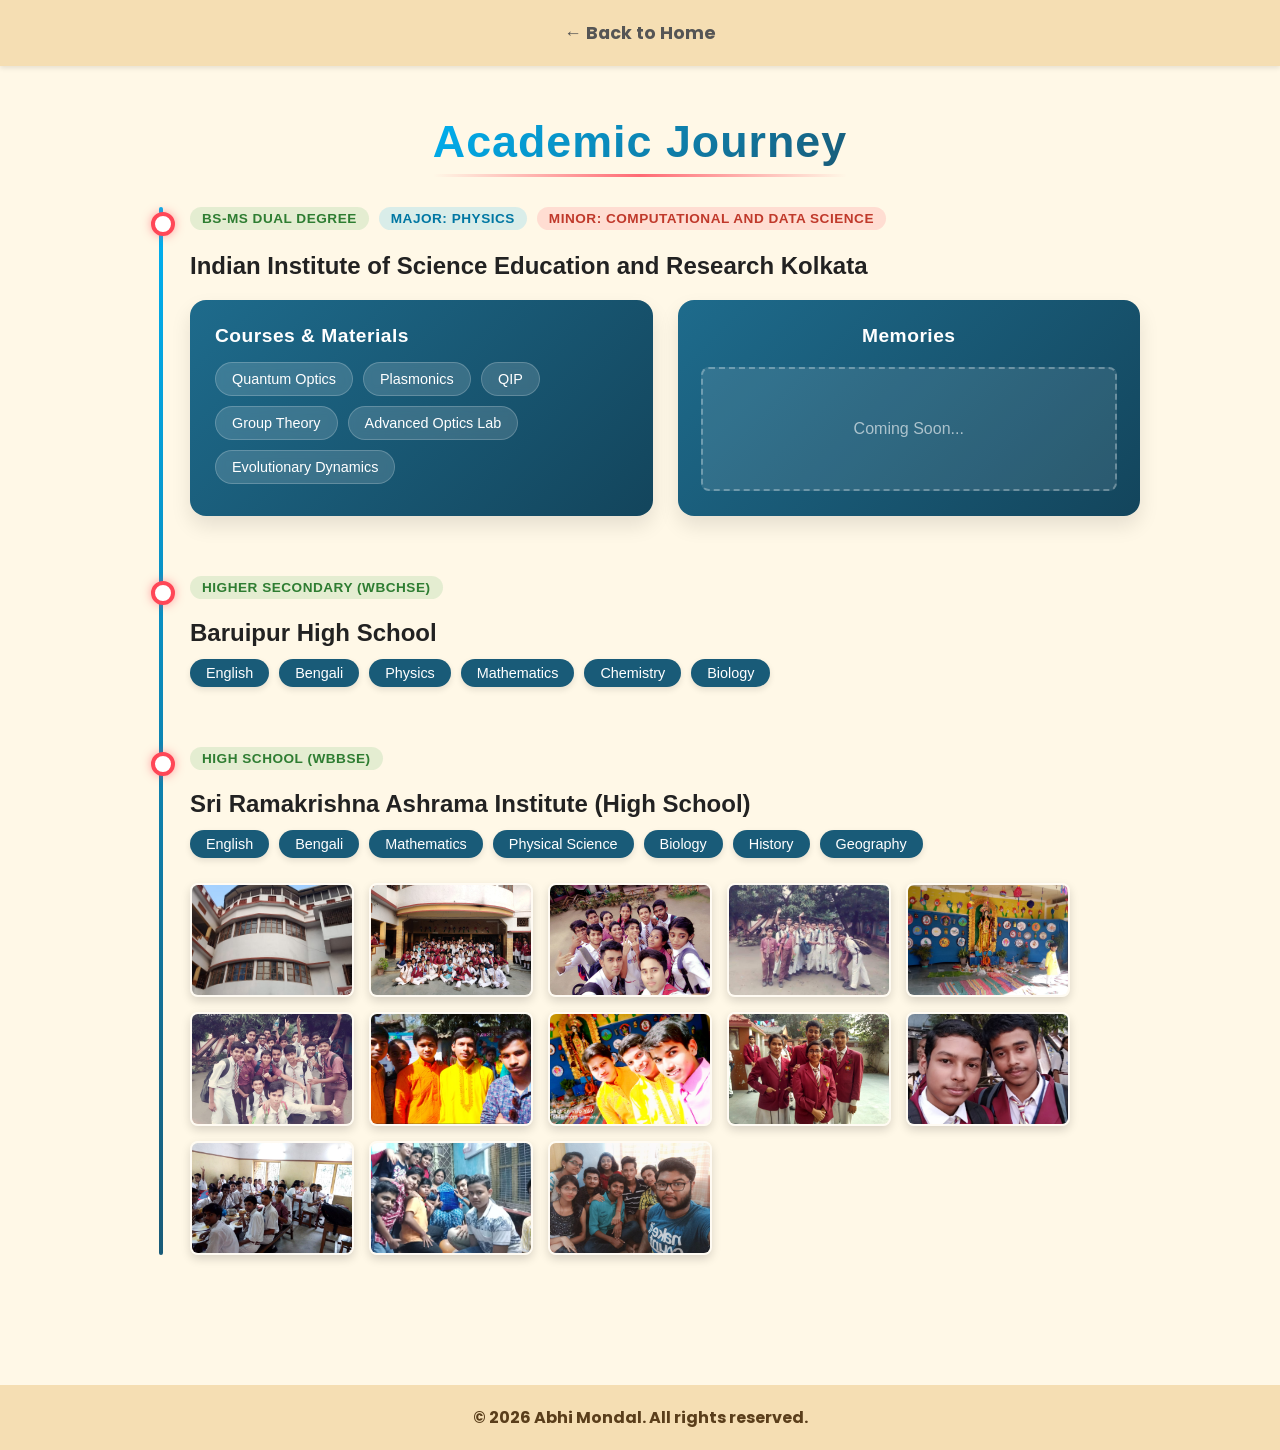
==== about.html @ 1452d8d4 "add academics details" ====
<!DOCTYPE html>
<html lang="en">
<head>
    <meta charset="UTF-8">
    <meta name="viewport" content="width=device-width, initial-scale=1.0">
    <title>About Me | Abhi Mondal</title>
    <link href="https://fonts.googleapis.com/css2?family=Poppins:wght@400;600&display=swap" rel="stylesheet">
    <link rel="stylesheet" href="style.css">

    <meta name="description" content="Explore the academic journey, coursework, and projects of Abhi Mondal, a BS-MS Physics student at IISER Kolkata specializing in Quantum Information and Plasmonics.">
    <meta name="keywords" content="Abhi Mondal, IISER Kolkata, Physics, Quantum Optics, Plasmonics, Computational Physics, SRAI, Baruipur High School, Sri Ramakrishna Ashrama Institute">
    <meta name="author" content="Abhi Mondal">

    <meta property="og:title" content="Academic Journey | Abhi Mondal">
    <meta property="og:description" content="View my academic journey">
    <meta property="og:type" content="website">
    <meta property="og:url" content="https://abhimondal7.github.io/about.html">
    <meta property="og:image" content="https://abhimondal7.github.io/images/self.jpg">

    <link rel="apple-touch-icon" sizes="180x180" href="favicon_io/apple-touch-icon.png">
    <link rel="icon" type="image/png" sizes="32x32" href="favicon_io/favicon-32x32.png">
    <link rel="icon" type="image/png" sizes="16x16" href="favicon_io/favicon-16x16.png">
    <link rel="manifest" href="favicon_io/site.webmanifest">
    <link rel="shortcut icon" href="favicon_io/favicon.ico">
</head>
<body>
    <div id="preloader">
        <div class="circle-spinner">
            <div class="arc arc1"></div>
            <div class="arc arc2"></div>
            <div class="arc arc3"></div>
        </div>
    </div>

    <nav style="text-align: center; padding: 20px;">
        <a href="index.html" class="back-btn">← Back to Home</a>
    </nav>

    <div class="page-container">
        <div style="text-align: center;">
            <h1 class="gradient-heading">Academic Journey</h1>
        </div>

        <div class="timeline-container">
            
            <div class="timeline-item">
                <div class="timeline-dot"></div>
                <div class="timeline-content-wrapper">
                    <div class="badge-group">
                        <a href="https://www.iiseradmission.in/" target="_blank" class="timeline-badge" style="text-decoration: none; display: inline-block; transition: all 0.2s ease;">BS-MS Dual Degree</a>
                        <a href="https://physics.iiserkol.ac.in/" target="_blank" class="timeline-badge badge-major" style="text-decoration: none; display: inline-block; transition: all 0.2s ease;">Major: Physics</a>
                        <a href="https://cds-iiserk.github.io/CDS/" target="_blank" class="timeline-badge badge-minor">Minor: Computational and Data Science</a>
                    </div>
                    
                    <a href="https://www.iiserkol.ac.in/web/" target="_blank" class="institute-link">
                        <h2 class="timeline-institute">Indian Institute of Science Education and Research Kolkata</h2>
                    </a>
                    
                    <div class="timeline-content-row">
                        <div class="modern-card">
                            <h3>Courses & Materials</h3>
                            <!-- <p class="card-subtitle">Click to view my notes</p> -->
                            <div class="course-tags">
                                <!-- <a href="#" target="_blank" class="tag">Quantum Optics</a> -->
                                <span class="tag">Quantum Optics</span>
                                <span class="tag">Plasmonics</span>
                                <span class="tag">QIP</span>
                                <span class="tag">Group Theory</span>
                                <span class="tag">Advanced Optics Lab</span>
                                <span class="tag">Evolutionary Dynamics</span>
                            </div>
                        </div>
                        
                        <div class="modern-card image-card">
                            <h3>Memories</h3>
                            <div class="placeholder-img">Coming Soon...</div>
                        </div>
                    </div>
                </div>
            </div>

            <div class="timeline-item">
                <div class="timeline-dot"></div>
                <div class="timeline-content-wrapper">
                    <div class="badge-group">
                        <a href="https://wbchse.wb.gov.in/" target="_blank" class="timeline-badge" style="margin-bottom: 8px; display: inline-block; text-decoration: none; transition: all 0.2s ease;">Higher Secondary (WBCHSE)</a>
                    </div>
                    <a href="https://baruipurhighschool.com/" target="_blank" class="institute-link" style="margin-bottom: 12px;">
                        <h2 class="timeline-institute" style="margin: 0;">Baruipur High School</h2>
                    </a>
                    
                    <div class="course-tags" style="margin-top: 0;">
                        <span class="tag-solid">English</span>
                        <span class="tag-solid">Bengali</span>
                        <span class="tag-solid">Physics</span>
                        <span class="tag-solid">Mathematics</span>
                        <span class="tag-solid">Chemistry</span>
                        <span class="tag-solid">Biology</span>
                    </div>
                </div>
            </div>

            <div class="timeline-item">
                <div class="timeline-dot"></div>
                <div class="timeline-content-wrapper">
                    <div class="badge-group">
                        <a href="https://wbbse.wb.gov.in/Web/Home?l=Z%2F%2F2JeEw6P%2FkXiUjdLauQg%3D%3D" target="_blank" class="timeline-badge" style="margin-bottom: 8px; display: inline-block; text-decoration: none; transition: all 0.2s ease;">High School (WBBSE)</a>
                    </div>
                    <a href="https://www.facebook.com/srai.school/" target="_blank" class="institute-link" style="margin-bottom: 12px;">
                        <h2 class="timeline-institute" style="margin: 0;">Sri Ramakrishna Ashrama Institute (High School)</h2>
                    </a>
                    
                    <div class="course-tags" style="margin-top: 0;">
                        <span class="tag-solid">English</span>
                        <span class="tag-solid">Bengali</span>
                        <span class="tag-solid">Mathematics</span>
                        <span class="tag-solid">Physical Science</span>
                        <span class="tag-solid">Biology</span>
                        <span class="tag-solid">History</span>
                        <span class="tag-solid">Geography</span>
                    </div>

                    <div class="mini-gallery">
                        <img src="images/school_Srai.jpg" loading="lazy" alt="Srai Memory 1" class="mini-image">
                        <img src="images/Group_SRAI.jpg" loading="lazy" alt="Srai Memory 2" class="mini-image">
                        <img src="images/group2_srai.jpg" loading="lazy" alt="Srai Memory 3" class="mini-image">
                        <img src="images/group3_srai.jpg" loading="lazy" alt="Srai Memory 4" class="mini-image">
                        <img src="images/saraswati_srai.jpg" loading="lazy" alt="Srai Memory 5" class="mini-image">
                        <img src="images/group4_srai.jpg" loading="lazy" alt="Srai Memory 6" class="mini-image">
                        <img src="images/group5_srai.jpg" loading="lazy" alt="Srai Memory 7" class="mini-image">
                        <img src="images/group6_srai.jpg" loading="lazy" alt="Srai Memory 8" class="mini-image">
                        <img src="images/group7_srai.jpg" loading="lazy" alt="Srai Memory 9" class="mini-image">
                        <img src="images/srai_sayan.jpg" loading="lazy" alt="Srai Memory sayan" class="mini-image">
                        <img src="images/picnic_srai.jpg" loading="lazy" alt="Srai picnic" class="mini-image">
                        <img src="images/tution_srai.jpg" loading="lazy" alt="Srai tution 1" class="mini-image">
                        <img src="images/tution_2_srai.jpg" loading="lazy" alt="Srai tution 2" class="mini-image">
                    </div>
                </div>
            </div>

        </div>
    </div>
    <footer>
        © 2026 Abhi Mondal. All rights reserved.
    </footer>

    <div id="imgModal" onclick="closeModal()">
        <span onclick="closeModal()">&times;</span>
        <img id="modalImg" src="">
    </div>

    <script src="script.js"></script>
</body>
</html>
---- style.css ----
body {
    margin: 0;
    font-family: 'Poppins', sans-serif;
    background-color: #fff8e7; 
    color: #333;
    scroll-behavior: smooth;
    position: relative;
}
/* Preloader overlay */
#preloader {
    position: fixed;
    top: 0; left: 0;
    width: 100%; height: 100%;
    background: #f9f9f9;
    display: flex;
    justify-content: center;
    align-items: center;
    z-index: 10000;
}

/* Spinner container */
.circle-spinner {
    position: relative;
    width: 120px;
    height: 120px;
}

/* Half circle arcs */
.arc {
    position: absolute;
    border: 6px solid transparent;
    border-top-color: transparent;
    border-bottom-left-radius: 50%;
    border-bottom-right-radius: 50%;
    border-top-left-radius: 50%;
    border-top-right-radius: 50%;
    animation: spin 1.5s linear infinite;
}

/* Different arcs with different radius & colours */
.arc1 {
    width: 100px; height: 100px;
    border-left: 6px solid #e74c3c;
    border-right: 6px solid #e74c3c;
    top: 10px; left: 10px;
    animation-duration: 1.2s;
}

.arc2 {
    width: 80px; height: 80px;
    border-left: 6px solid #3498db;
    border-right: 6px solid #3498db;
    top: 20px; left: 20px;
    animation-duration: 1.5s;
}

.arc3 {
    width: 60px; height: 60px;
    border-left: 6px solid #2ecc71;
    border-right: 6px solid #2ecc71;
    top: 30px; left: 30px;
    animation-duration: 1.8s;
}

@keyframes spin {
    0% { transform: rotate(0deg); }
    100% { transform: rotate(360deg); }
}

/* IMAGE */
.background_image{
  height:70vh;
  background:url("images/pexels-rudy-kirchner-278171-831079.jpg") center/cover no-repeat !important; 
  display:flex;
  align-items:center;
  justify-content:center;
  position:relative;
}

.background_image::before{
  content:"";
  position:absolute;
  inset:1;
  background:rgba(0,0,0,0.45);
}

.background_image-overlay{
  position:relative;
  color:white;
  text-align:center;
}

.background_image-overlay h1{
  font-size:48px;
  font-weight:600;
  color: white;
}

nav {
    position: sticky;
    top: 0;
    background: #f5deb3;
    padding: 15px;
    display: flex;
    justify-content: center;
    gap: 30px;
    box-shadow: 0 2px 5px rgba(0,0,0,0.1);
    z-index: 1000;
    flex-wrap: wrap;
}
nav a {
    text-decoration: none;
    font-weight: bold;
    color: #5a3e1b;
}
nav a:hover {
    color: #8b4513;
}
section {
    padding: 50px 20px;
}
h2 {
    text-align: center;
    color: #8b4513;
    margin-bottom: 30px;
}
h1 {
    text-align: center;
    color: #8b4513;
    margin-bottom: 30px;
}
#home p {
    line-height: 1.8;   
    letter-spacing: 0.5px;  
    font-size: 18px;    
}

.card {
    /* background: #fff; */
    background: rgba(255, 255, 255, 0.96);
    border-radius: 12px;
    box-shadow: 0 2px 10px rgba(0,0,0,0.1);
    padding: 20px;
    margin: 20px auto;
    max-width: 1000px;
    transition: transform 0.3s ease, box-shadow 0.3s ease; /* smooth hover */
    cursor: pointer; /* makes cards feel clickable */
    /* position: relative; */
    /* z-index: 2; */
}

/* Hover effect for ALL cards */
.card:hover {
    transform: translateY(-8px);
    box-shadow: 0px 6px 18px rgba(0,0,0,0.2);
}
.card.no-hover:hover {
    transform: none !important;
    box-shadow: none !important;
}
/* Blog specific cards */
#blog .card{
    height: 180px;              /* fixed height */
    overflow: hidden;
    position: relative;
    transition: transform 0.3s ease, box-shadow 0.3s ease;
    cursor: pointer;
}

/* Truncate text with dots */
#blog .card p{
    overflow: hidden;
    text-overflow: ellipsis;
    display: -webkit-box;
    line-clamp: 5;
    -webkit-line-clamp: 5;   /* limit lines */
    -webkit-box-orient: vertical;
}

/* Hover effect */
#blog .card:hover{
    transform: translateY(-8px);
    box-shadow: 0px 6px 18px rgba(0, 0, 0, 0.2);
}

/* Modal (popup) */
.card-modal {
    display: none;
    position: fixed;
    top: 0; left: 0;
    width: 100%; height: 100%;
    background: rgba(0,0,0,0.6);
    z-index: 999;
    justify-content: center;
    align-items: center;
}

/* Modal content styled like a bigger card */
.card-modal-content {
    background: #fff;
    border-radius: 16px;
    padding: 20px;
    width: 70%;
    max-height: 80%;
    overflow-y: auto;
    box-shadow: 0 8px 24px rgba(0,0,0,0.3);
    position: relative;
}

/* Close button */
.card-modal .close-btn {
    position: absolute;
    top: 12px;
    right: 16px;
    font-size: 24px;
    cursor: pointer;
    color: #333;
}

.bengali-text {
font-family: 'Noto Serif Bengali', serif;
font-size: 18px;
line-height: 1.7;
}
/* About Section */
.about-container {
    display: flex;
    flex-wrap: wrap;
    gap: 20px;
    align-items: center;
    justify-content: center;
}
.about-text {
    flex: 2;
    min-width: 280px;
}
.about-photo {
    flex: 1;
    min-width: 220px;
    text-align: center;
}
.about-photo img {
    width: 100%;
    max-width: 250px;
    border-radius: 50%;
    border: 4px solid #8b4513;
}
/* Gallery */
.gallery-grid {
    display: grid;
    grid-template-columns: repeat(auto-fit, minmax(220px, 1fr));
    gap: 20px;
    max-width: 1000px;
    margin: auto;
}
.gallery-item {
    position: relative;
    overflow: hidden;
    border-radius: 12px;
    cursor: pointer;
    aspect-ratio: 16 / 10;
}
.gallery-item img {
    width: 100%;
    height: auto;
    object-fit: cover;
    transition: transform 0.3s ease;
    display: block;
}
.gallery-item:hover img {
    transform: scale(1.1);
}
/* Card-style container for sections like Gallery */
.section-card {
background: rgba(255, 255, 255, 0.95);
border-radius: 18px;
padding: 40px 30px;
max-width: 1100px;
margin: 0 auto;
box-shadow: 0 12px 35px rgba(0, 0, 0, 0.25);
}

/* Slight spacing from background */
#gallery {
padding: 80px 20px;
}
/* Fullscreen viewer */
#imgModal {
    display: none;
    position: fixed;
    z-index: 2000;
    left: 0;
    top: 0;
    width: 100%;
    height: 100%;
    background: rgba(0,0,0,0.9);
    align-items: center;
    justify-content: center;
}
#imgModal img {
    max-width: 90%;
    max-height: 80%;
    border-radius: 12px;
}
#imgModal span {
    position: absolute;
    top: 20px;
    right: 30px;
    font-size: 40px;
    color: white;
    cursor: pointer;
}
/*Blog Grid */
.grid {
    display: grid;
    gap: 20px;
    grid-template-columns: repeat(auto-fit, minmax(250px, 1fr));
    max-width: 1000px;
    margin: auto;
}
/* Contact */
.contact-container {
    display: flex;
    flex-wrap: wrap;
    gap: 20px;
    max-width: 1000px;
    margin: auto;
}
.contact-info {
    flex: 1;
    justify-content: center;
    align-items: center;
    min-width: 250px;
}
.contact-map {
    flex: 2;
    min-width: 300px;
}
.contact-map iframe {
    width: 100%;
    height: 250px;
    border: none;
    border-radius: 12px;
}

/* form input, form textarea {
    width: 100%;
    padding: 10px;
    margin-top: 10px;
    border: 1px solid #ccc;
    border-radius: 8px;
    font-family: inherit;
    box-sizing: border-box;
}
form textarea {
    resize: vertical;
}
form button {
    margin-top: 15px;
    padding: 10px;
    width: 100%;
    background: #8b4513;
    color: white;
    border: none;
    border-radius: 8px;
    cursor: pointer;
    font-size: 16px;
}
form button:hover {
    background: #5a3e1b;
} */

/* Scroll-to-top button */
#topBtn {
    display: none;
    position: fixed;
    bottom: 30px;
    right: 30px;
    z-index: 100;
    font-size: 18px;
    border: none;
    outline: none;
    background-color: #8b4513;
    color: white;
    cursor: pointer;
    padding: 12px 16px;
    border-radius: 50%;
}
#topBtn:hover {
    background-color: lime;
}

/* See More button */
.see-more {
text-align: center;
margin-top: 40px;
}
.see-more .btn {
background: #333;
color: #fff;
padding: 10px 20px;
border-radius: 8px;
text-decoration: none;
transition: background 0.3s ease;
}
.see-more .btn:hover {
background: #555;
}

/* Footer */
footer {
    text-align: center;
    padding: 20px;
    background: #f5deb3;
    color: #5a3e1b;
    font-weight: bold;
    margin-top: 50px;
}
/* Responsive tweaks */
@media (max-width: 600px) {
    .about-container {
    flex-direction: column;
    }
    .contact-container {
    flex-direction: column;
    }
}

/* About me section */

.page-container {
    max-width: 1000px;
    margin: 0 auto;
    padding: 20px;
    font-family: 'Segoe UI', Tahoma, Geneva, Verdana, sans-serif;
}

/* Modern Links & Buttons */
.modern-link {
    display: inline-block;
    color: #195b78;
    text-decoration: none;
    font-weight: 600;
    padding: 8px 16px;
    background: rgba(25, 91, 120, 0.1);
    border-radius: 20px;
    transition: all 0.3s ease;
}

.modern-link:hover {
    background: #195b78;
    color: white;
    transform: translateX(5px);
}

.back-btn {
    text-decoration: none;
    color: #555;
    font-weight: bold;
    font-size: 1.1em;
    transition: color 0.2s;
}

.back-btn:hover {
    color: #195b78;
}

/* Timeline Core */
.timeline-container {
    position: relative;
    padding-left: 50px;
    margin-bottom: 50px;
}

/* Glowing Blue Line */
.timeline-container::before {
    content: '';
    position: absolute;
    top: 0;
    left: 19px; 
    height: 100%;
    width: 4px;
    background: linear-gradient(to bottom, #00b0f0, #195b78); 
    border-radius: 4px;
}

/* Timeline Item & Layout */
.timeline-item {
    position: relative;
    margin-bottom: 60px;
}

/* Modern Glowing Dot */
.timeline-dot {
    position: absolute;
    left: -39px; 
    top: 5px;
    width: 16px;
    height: 16px;
    background-color: #fff;
    border: 4px solid #ff4757; /* Bright accent color */
    border-radius: 50%;
    box-shadow: 0 0 10px rgba(255, 71, 87, 0.5);
    z-index: 1;
}

/* Institute Headers */
.timeline-badge {
    background-color: rgba(76, 175, 80, 0.15);
    color: #2e7d32;
    padding: 4px 12px;
    border-radius: 20px;
    font-size: 0.85em;
    font-weight: 700;
    text-transform: uppercase;
    letter-spacing: 0.5px;
}

.timeline-institute {
    margin: 10px 0 20px 0;
    color: #222;
    font-size: 1.5em;
    font-weight: 600;
    text-align: left; 
}

/* Flex Row for Cards */
.timeline-content-row {
    display: flex;
    gap: 25px;
}

/* Aesthetic Cards */
.modern-card {
    flex: 1;
    background: linear-gradient(135deg, #1e6b8c, #13455c); /* Rich gradient based on your blue */
    color: white;
    border-radius: 16px;
    padding: 25px;
    box-shadow: 0 10px 20px rgba(0,0,0,0.1);
    transition: transform 0.3s ease, box-shadow 0.3s ease;
}

.modern-card:hover {
    transform: translateY(-5px);
    box-shadow: 0 15px 30px rgba(0,0,0,0.15);
}

.modern-card h3 {
    margin: 0 0 5px 0;
    font-size: 1.2em;
    font-weight: 600;
    letter-spacing: 0.5px;
}

.card-subtitle {
    margin: 0 0 15px 0;
    font-size: 0.85em;
    color: rgba(255,255,255,0.7);
}

/* Pill-Shaped Course Tags */
.course-tags {
    display: flex;
    flex-wrap: wrap;
    gap: 10px;
    margin-top: 15px;
}

.tag {
    background: rgba(255, 255, 255, 0.15);
    backdrop-filter: blur(5px);
    color: white;
    text-decoration: none;
    padding: 8px 16px;
    border-radius: 30px; /* Pill shape */
    font-size: 0.9em;
    border: 1px solid rgba(255, 255, 255, 0.2);
    transition: all 0.2s;
    cursor: default; /*will change later*/
}

.tag:hover {
    background: rgba(255, 255, 255, 0.3);
    border-color: rgba(255, 255, 255, 0.5);
    transform: scale(1.05);
}

.tag-solid {
    background: #195b78; /* Your theme blue */
    color: white;
    padding: 6px 16px;
    border-radius: 30px;
    font-size: 0.9em;
    font-weight: 500;
    display: inline-block;
    box-shadow: 0 3px 6px rgba(0,0,0,0.1);
    transition: transform 0.2s ease, background 0.2s ease;
    cursor: default; 
}

.tag-solid:hover {
    background: #13455c;
    transform: translateY(-2px);
}

/* Image Card Tweaks */
.image-card {
    display: flex;
    flex-direction: column;
    align-items: center;
    justify-content: center;
}

.image-card img {
    width: 100%;
    border-radius: 8px;
    margin-top: 15px;
    box-shadow: 0 5px 15px rgba(0,0,0,0.2);
}

.placeholder-img {
    width: 100%;
    height: 120px;
    background: rgba(255,255,255,0.1);
    border: 2px dashed rgba(255,255,255,0.3);
    border-radius: 8px;
    display: flex;
    align-items: center;
    justify-content: center;
    margin-top: 15px;
    color: rgba(255,255,255,0.6);
}

/* Animated Gradient Heading */
.gradient-heading {
    font-size: 2.8em;
    margin-bottom: 40px;
    background: linear-gradient(135deg, #00b0f0, #195b78);
    -webkit-background-clip: text;
    -webkit-text-fill-color: transparent;
    position: relative;
    display: inline-block;
    letter-spacing: 1px;
}

/* The Glowing Underline */
.gradient-heading::after {
    content: '';
    position: absolute;
    bottom: -10px;
    left: 0;
    width: 100%;
    height: 3px;
    background: linear-gradient(90deg, transparent, #ff4757, transparent);
    border-radius: 2px;
    opacity: 0.8;
}


/* Mobile Responsiveness */
@media (max-width: 768px) {
    .timeline-content-row {
        flex-direction: column;
    }
    .timeline-container::before {
        left: 15px;
    }
    .timeline-dot {
        left: -38px;
        width: 14px;
        height: 14px;
    }
    .timeline-container {
        padding-left: 40px;
    }
}

/* Badge Group Layout */
.badge-group {
    display: flex;
    gap: 10px;
    flex-wrap: wrap; /* Allows badges to stack neatly on smaller screens */
    margin-bottom: 12px;
}

/* Major Badge (Blue) */
.badge-major {
    background-color: rgba(0, 176, 240, 0.15); 
    color: #0077a3;
}

/* Minor Badge / Link (Red) */
.badge-minor {
    background-color: rgba(255, 71, 87, 0.15); 
    color: #c0392b;
    text-decoration: none; /* Removes the default link underline */
    transition: all 0.2s ease;
    display: inline-block; /* Helps with the hover transform */
}


/* Setup the badge to allow a background layer */
a.timeline-badge {
    position: relative;
    z-index: 1; /* Creates a stacking context */
    text-decoration: none !important;
    transition: background-color 0.3s ease, color 0.3s ease, transform 0.3s ease;
}

/* Create the hidden animated gradient border */
a.timeline-badge::before {
    content: '';
    position: absolute;
    /* Pulls it slightly outside the badge to act as a 2px border */
    top: -2px; left: -2px; right: -2px; bottom: -2px;
    /* The neon gradient colors */
    background: linear-gradient(90deg, #ff007f, #7928ca, #00b0f0, #4facfe, #00f2fe, #4facfe, #00b0f0, #7928ca, #ff007f);
    background-size: 400% 100%;
    border-radius: 22px; /* Slightly larger than the badge's 20px radius */
    z-index: -1; /* Puts the gradient BEHIND the badge */
    opacity: 0;
    transition: opacity 0.3s ease;
    animation: neonGlow 3s linear infinite;
}

/* When hovered, show the border and turn the badge dark */
a.timeline-badge:hover {
    background-color: #13455c !important; /* Turns dark so the neon border pops */
    color: #ffffff !important;
    transform: translateY(-2px);
    box-shadow: 0 5px 15px rgba(0,0,0,0.2);
}

/* Fade in the glowing border */
a.timeline-badge:hover::before {
    opacity: 1;
}

/*The animation making the colors slide continuously */
@keyframes neonGlow {
    0% { background-position: 0% 0%; }
    100% { background-position: 100% 0%; }
}


/* Clickable Institute Headings */
.institute-link {
    text-decoration: none;
    color: inherit;
    display: inline-block;
}

.institute-link .timeline-institute {
    transition: color 0.2s ease;
}

.institute-link:hover .timeline-institute {
    color: #00b0f0; /* Changes to your bright blue on hover */
}

.mini-gallery {
    display: flex;
    gap: 15px;
    margin-top: 25px; /* Creates nice spacing below the tags */
    flex-wrap: wrap; /* Allows images to wrap on small mobile screens */
}

.mini-image {
    width: 160px; /* Fixed width for uniform look */
    height: 110px; /* Fixed height */
    object-fit: cover; /* Prevents the image from looking squished */
    border-radius: 8px; /* Soft modern corners */
    box-shadow: 0 4px 10px rgba(0,0,0,0.15);
    transition: transform 0.3s ease, box-shadow 0.3s ease;
    border: 2px solid rgba(255,255,255,0.5); /* Tiny white border for a polaroid feel */
}

.mini-image:hover {
    transform: translateY(-5px) scale(1.05); /* Lifts and slightly zooms on hover */
    box-shadow: 0 10px 20px rgba(0,0,0,0.25);
}

#imgModal {
    display: none;
    position: fixed;
    z-index: 2000;
    left: 0;
    top: 0;
    width: 100%;
    height: 100%;
    background: rgba(0,0,0,0.9);
    align-items: center;
    justify-content: center;
    cursor: pointer; /* Lets users know clicking the background closes it */
}

#imgModal img {
    max-width: 90%;
    max-height: 80%;
    border-radius: 12px;
    box-shadow: 0 10px 30px rgba(0,0,0,0.5); /* Modern shadow */
}

#imgModal span {
    position: absolute;
    top: 20px;
    right: 30px;
    font-size: 40px;
    color: white;
    cursor: pointer;
    user-select: none; /* Stops the text cursor from appearing on the X */
}
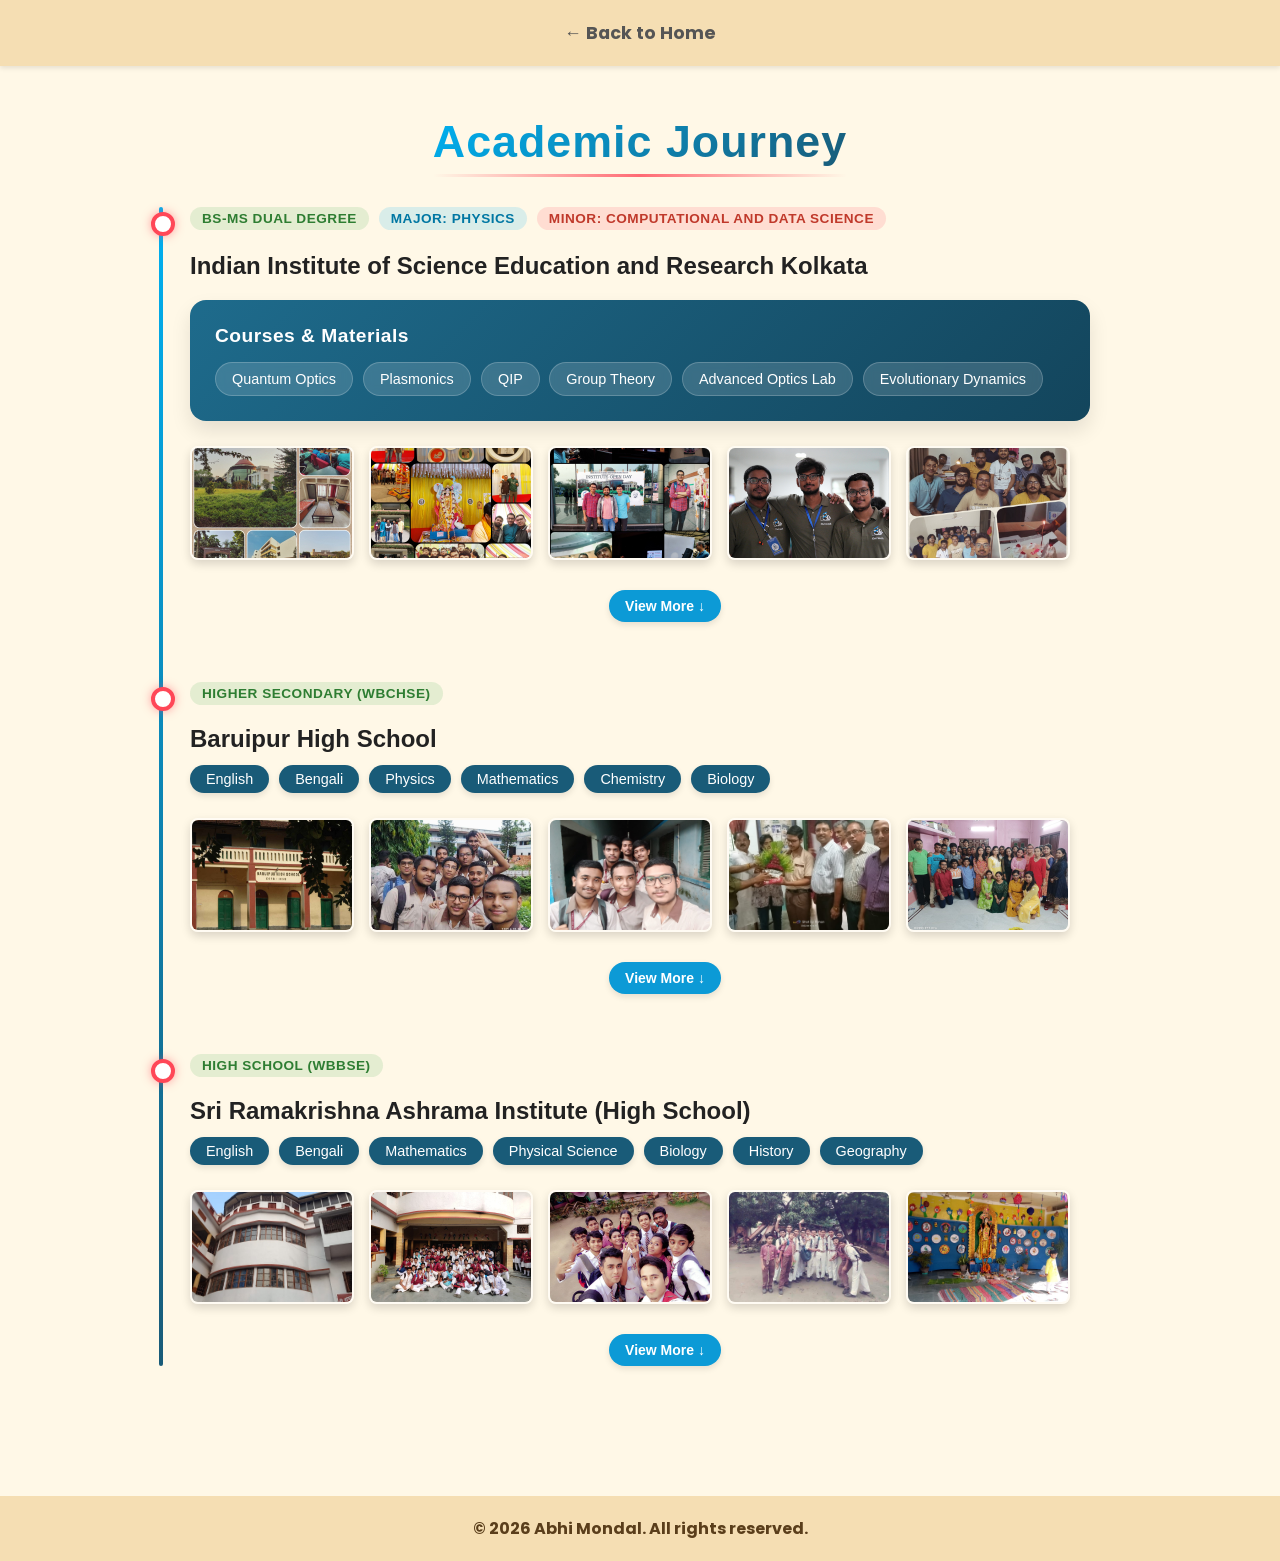
==== commit 4212b6ad: "update photos in about" ====
--- a/about.html
+++ b/about.html
@@ -46,6 +46,7 @@
             <div class="timeline-item">
                 <div class="timeline-dot"></div>
                 <div class="timeline-content-wrapper">
+                    
                     <div class="badge-group">
                         <a href="https://www.iiseradmission.in/" target="_blank" class="timeline-badge" style="text-decoration: none; display: inline-block; transition: all 0.2s ease;">BS-MS Dual Degree</a>
                         <a href="https://physics.iiserkol.ac.in/" target="_blank" class="timeline-badge badge-major" style="text-decoration: none; display: inline-block; transition: all 0.2s ease;">Major: Physics</a>
@@ -56,28 +57,33 @@
                         <h2 class="timeline-institute">Indian Institute of Science Education and Research Kolkata</h2>
                     </a>
                     
-                    <div class="timeline-content-row">
-                        <div class="modern-card">
-                            <h3>Courses & Materials</h3>
-                            <!-- <p class="card-subtitle">Click to view my notes</p> -->
-                            <div class="course-tags">
-                                <!-- <a href="#" target="_blank" class="tag">Quantum Optics</a> -->
-                                <span class="tag">Quantum Optics</span>
-                                <span class="tag">Plasmonics</span>
-                                <span class="tag">QIP</span>
-                                <span class="tag">Group Theory</span>
-                                <span class="tag">Advanced Optics Lab</span>
-                                <span class="tag">Evolutionary Dynamics</span>
-                            </div>
-                        </div>
-                        
-                        <div class="modern-card image-card">
-                            <h3>Memories</h3>
-                            <div class="placeholder-img">Coming Soon...</div>
+                    <div class="modern-card" style="margin-bottom: 25px;">
+                        <h3>Courses & Materials</h3>
+                        <div class="course-tags">
+                            <a href="#" class="tag">Quantum Optics</a>
+                            <a href="#" class="tag">Plasmonics</a>
+                            <a href="#" class="tag">QIP</a>
+                            <a href="#" class="tag">Group Theory</a>
+                            <a href="#" class="tag">Advanced Optics Lab</a>
+                            <a href="#" class="tag">Evolutionary Dynamics</a>
                         </div>
                     </div>
+                    
+                    <div class="mini-gallery">
+                        <img src="images/photo_2026-05-12_21-14-44.jpg" loading="lazy" alt="IISER Memory 1" class="mini-image">
+                        <img src="images/photo_2026-05-12_21-14-42.jpg" loading="lazy" alt="IISER Memory 2" class="mini-image">
+                        <img src="images/photo_2026-05-12_21-14-41.jpg" loading="lazy" alt="IISER Memory 3" class="mini-image">
+                        <img src="images/photo_2026-05-12_21-27-02.jpg" loading="lazy" alt="IISER Memory 4" class="mini-image">
+                        <img src="images/photo_2026-05-12_21-13-37.jpg" loading="lazy" alt="IISER Memory 5" class="mini-image">
+                        <img src="images/photo_2026-05-12_21-21-14.jpg" loading="lazy" alt="IISER Memory 6" class="mini-image">
+                        <img src="images/photo_2026-05-12_21-24-53.jpg" loading="lazy" alt="IISER Memory 7" class="mini-image">
+                        <img src="images/photo_2026-05-12_21-21-00.jpg" loading="lazy" alt="IISER Memory 8" class="mini-image">
+                        <img src="images/photo_2026-05-12_21-13-55.jpg" loading="lazy" alt="IISER Memory 9" class="mini-image">
+                    </div>
+                    
                 </div>
             </div>
+
 
             <div class="timeline-item">
                 <div class="timeline-dot"></div>
@@ -97,6 +103,16 @@
                         <span class="tag-solid">Chemistry</span>
                         <span class="tag-solid">Biology</span>
                     </div>
+
+                    <div class="mini-gallery">
+                        <img src="images/bhs.jpg" loading="lazy" alt="BHS Memory 1" class="mini-image">
+                        <img src="images/BHS_1.jpg" loading="lazy" alt="BHS Memory 1" class="mini-image">
+                        <img src="images/bhs_subhro.jpeg" loading="lazy" alt="BHS Memory 1" class="mini-image">
+                        <img src="images/bhs_award.jpg" loading="lazy" alt="BHS Memory 1" class="mini-image">
+                        <img src="images/rahaman_sir_BHS.jpg" loading="lazy" alt="BHS Memory 1" class="mini-image">
+                        <img src="images/award_1_bhs.jpg" loading="lazy" alt="BHS Memory 1" class="mini-image">
+                    </div>
+
                 </div>
             </div>
 
--- a/style.css
+++ b/style.css
@@ -534,7 +534,9 @@
 /* Aesthetic Cards */
 .modern-card {
     flex: 1;
-    background: linear-gradient(135deg, #1e6b8c, #13455c); /* Rich gradient based on your blue */
+    width: 100%; 
+    max-width: 850px; 
+    background: linear-gradient(135deg, #1e6b8c, #13455c);
     color: white;
     border-radius: 16px;
     padding: 25px;
@@ -588,7 +590,7 @@
 }
 
 .tag-solid {
-    background: #195b78; /* Your theme blue */
+    background: #195b78; /* theme blue */
     color: white;
     padding: 6px 16px;
     border-radius: 30px;
@@ -757,7 +759,7 @@
 }
 
 .institute-link:hover .timeline-institute {
-    color: #00b0f0; /* Changes to your bright blue on hover */
+    color: #00b0f0; /* Changes to  bright blue on hover */
 }
 
 .mini-gallery {
@@ -811,4 +813,29 @@
     color: white;
     cursor: pointer;
     user-select: none; /* Stops the text cursor from appearing on the X */
+}
+
+.mini-load-more {
+    background: #0c9ad6; 
+    color: #fff;
+    font-size: 14px;
+    font-weight: 600;
+    border: none;
+    padding: 8px 16px;
+    border-radius: 20px;
+    cursor: pointer;
+    transition: background 0.3s ease, transform 0.2s ease;
+    font-family: inherit;
+    box-shadow: 0 3px 6px rgba(0,0,0,0.1);
+}
+
+.mini-load-more:hover {
+    background: #043779;
+    transform: translateY(-2px);
+}
+
+.mini-btn-container {
+    width: 100%;
+    text-align: center;
+    margin-top: 15px; /* Spacing above the button */
 }
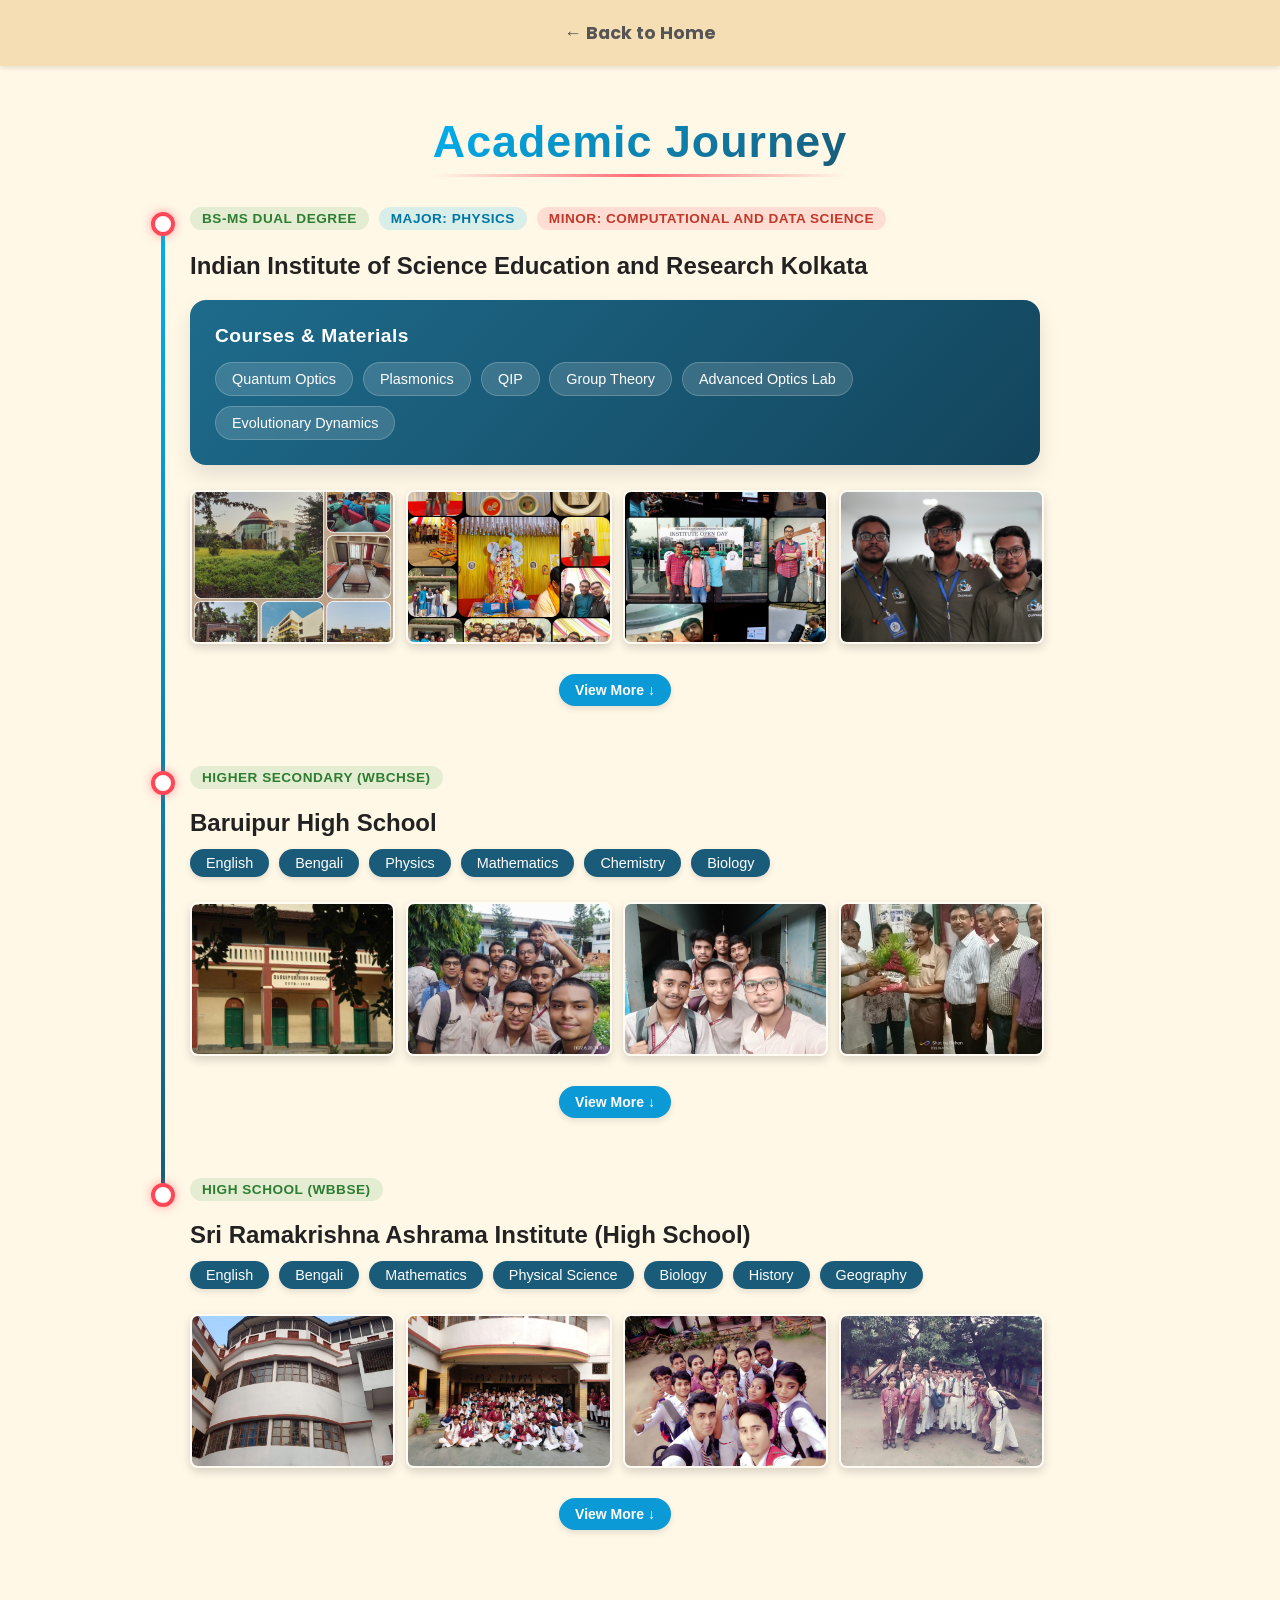
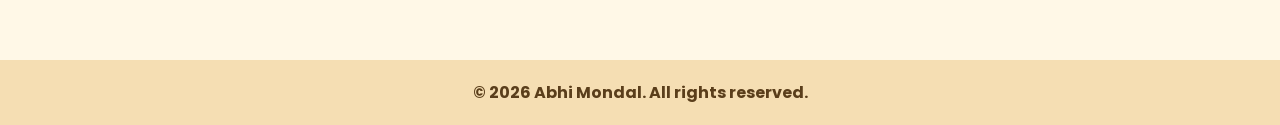
==== commit a9e26256: "fixed minor bugs on about section" ====
--- a/about.html
+++ b/about.html
@@ -70,15 +70,23 @@
                     </div>
                     
                     <div class="mini-gallery">
-                        <img src="images/photo_2026-05-12_21-14-44.jpg" loading="lazy" alt="IISER Memory 1" class="mini-image">
-                        <img src="images/photo_2026-05-12_21-14-42.jpg" loading="lazy" alt="IISER Memory 2" class="mini-image">
-                        <img src="images/photo_2026-05-12_21-14-41.jpg" loading="lazy" alt="IISER Memory 3" class="mini-image">
-                        <img src="images/photo_2026-05-12_21-27-02.jpg" loading="lazy" alt="IISER Memory 4" class="mini-image">
-                        <img src="images/photo_2026-05-12_21-13-37.jpg" loading="lazy" alt="IISER Memory 5" class="mini-image">
-                        <img src="images/photo_2026-05-12_21-21-14.jpg" loading="lazy" alt="IISER Memory 6" class="mini-image">
-                        <img src="images/photo_2026-05-12_21-24-53.jpg" loading="lazy" alt="IISER Memory 7" class="mini-image">
-                        <img src="images/photo_2026-05-12_21-21-00.jpg" loading="lazy" alt="IISER Memory 8" class="mini-image">
-                        <img src="images/photo_2026-05-12_21-13-55.jpg" loading="lazy" alt="IISER Memory 9" class="mini-image">
+                        <img src="images/photo_2026-05-12_21-14-44.jpg" loading="lazy" alt="First Day at IISERK" class="mini-image">
+                        <img src="images/photo_2026-05-12_21-14-42.jpg" loading="lazy" alt="Saraswati Puja 2024" class="mini-image">
+                        <img src="images/photo_2026-05-12_21-14-41.jpg" loading="lazy" alt="Science Day 2024" class="mini-image">
+                        <img src="images/photo_2026-05-12_21-27-02.jpg" loading="lazy" alt="Roomies" class="mini-image">
+                        <img src="images/photo_2026-05-12_21-13-37.jpg" loading="lazy" alt="My Birthday 2026" class="mini-image">
+                        <img src="images/photo_2026-05-12_21-21-14.jpg" loading="lazy" alt="Group Photo 2026" class="mini-image">
+                        <img src="images/photo_2026-05-12_21-24-53.jpg" loading="lazy" alt="Group Photo 2025" class="mini-image">
+                        <img src="images/photo_2026-05-12_21-21-00.jpg" loading="lazy" alt="Sudden meet 2025" class="mini-image">
+                        <img src="images/photo_2026-05-12_21-13-55.jpg" loading="lazy" alt="Last day of Physics Lab" class="mini-image">
+                        <img src="images/photo_2026-05-12_21-13-54.jpg" loading="lazy" alt="Netaji Jayanti 2026" class="mini-image">
+                        <img src="images/photo_2026-05-12_21-13-26.jpg" loading="lazy" alt="Night Campus!" class="mini-image">
+                        <img src="images/photo_2026-05-12_21-13-27.jpg" loading="lazy" alt="Floral Campus!" class="mini-image">
+                        <img src="images/photo_2026-05-12_21-14-40.jpg" loading="lazy" alt="Book fair 2024" class="mini-image">
+                        <img src="images/photo_2026-05-12_21-13-54 (2).jpg" loading="lazy" alt="Book fair 2026" class="mini-image">
+                        <img src="images/photo_2026-05-12_21-14-44 (2).jpg" loading="lazy" alt="Anupam Roy 2023" class="mini-image">
+                        <img src="images/photo_2026-05-12_21-15-01.jpg" loading="lazy" alt="Mess Day 2024" class="mini-image">
+                        <img src="images/photo_2026-05-12_21-15-02.jpg" loading="lazy" alt="Durga Puja at Kalyani 2024" class="mini-image">
                     </div>
                     
                 </div>
@@ -163,6 +171,7 @@
     <div id="imgModal" onclick="closeModal()">
         <span onclick="closeModal()">&times;</span>
         <img id="modalImg" src="">
+        <div id="modalCaption"></div> 
     </div>
 
     <script src="script.js"></script>
--- a/style.css
+++ b/style.css
@@ -297,6 +297,7 @@
     background: rgba(0,0,0,0.9);
     align-items: center;
     justify-content: center;
+    flex-direction: column !important;
 }
 #imgModal img {
     max-width: 90%;
@@ -311,6 +312,17 @@
     color: white;
     cursor: pointer;
 }
+
+#modalCaption {
+    margin-top: 15px;
+    color: #f5deb3; 
+    font-size: 18px;
+    font-weight: 600;
+    text-align: center;
+    width: 100%;
+    letter-spacing: 0.5px;
+}
+
 /*Blog Grid */
 .grid {
     display: grid;
@@ -417,7 +429,7 @@
     font-weight: bold;
     margin-top: 50px;
 }
-/* Responsive tweaks */
+/* Responsive tweaks
 @media (max-width: 600px) {
     .about-container {
     flex-direction: column;
@@ -425,7 +437,7 @@
     .contact-container {
     flex-direction: column;
     }
-}
+} */
 
 /* About me section */
 
@@ -473,16 +485,19 @@
     margin-bottom: 50px;
 }
 
-/* Glowing Blue Line */
+/* Line controlled Js based */
 .timeline-container::before {
     content: '';
     position: absolute;
-    top: 0;
-    left: 19px; 
-    height: 100%;
+    top: 10px;       /* Starts at the center of the first dot */
+    left: 21px;      /* Mathematically perfectly centered */
     width: 4px;
-    background: linear-gradient(to bottom, #00b0f0, #195b78); 
+    
+    height: var(--line-height, 100%); 
+    
+    background: linear-gradient(to bottom, #00b0f0, #195b78);
     border-radius: 4px;
+    z-index: 0;
 }
 
 /* Timeline Item & Layout */
@@ -490,6 +505,12 @@
     position: relative;
     margin-bottom: 60px;
 }
+
+/* Ensure the old buggy node lines are completely dead */
+.timeline-item::before {
+    display: none !important;
+}
+
 
 /* Modern Glowing Dot */
 .timeline-dot {
@@ -535,13 +556,14 @@
 .modern-card {
     flex: 1;
     width: 100%; 
-    max-width: 850px; 
+    max-width: 850px;
     background: linear-gradient(135deg, #1e6b8c, #13455c);
     color: white;
     border-radius: 16px;
     padding: 25px;
     box-shadow: 0 10px 20px rgba(0,0,0,0.1);
     transition: transform 0.3s ease, box-shadow 0.3s ease;
+    box-sizing: border-box !important;
 }
 
 .modern-card:hover {
@@ -660,24 +682,6 @@
     opacity: 0.8;
 }
 
-
-/* Mobile Responsiveness */
-@media (max-width: 768px) {
-    .timeline-content-row {
-        flex-direction: column;
-    }
-    .timeline-container::before {
-        left: 15px;
-    }
-    .timeline-dot {
-        left: -38px;
-        width: 14px;
-        height: 14px;
-    }
-    .timeline-container {
-        padding-left: 40px;
-    }
-}
 
 /* Badge Group Layout */
 .badge-group {
@@ -762,26 +766,32 @@
     color: #00b0f0; /* Changes to  bright blue on hover */
 }
 
+
+
+
 .mini-gallery {
-    display: flex;
+    display: grid;
+    grid-template-columns: repeat(4, 1fr); /* strictly forces exactly 4 equal columns */
     gap: 15px;
-    margin-top: 25px; /* Creates nice spacing below the tags */
-    flex-wrap: wrap; /* Allows images to wrap on small mobile screens */
+    margin-top: 25px; 
+    max-width: 850px; 
+
 }
 
 .mini-image {
-    width: 160px; /* Fixed width for uniform look */
-    height: 110px; /* Fixed height */
+    width: 100%; /* perfectly fill its 1/4th column slot */
+    height: 150px; 
     object-fit: cover; /* Prevents the image from looking squished */
-    border-radius: 8px; /* Soft modern corners */
+    border-radius: 8px; 
     box-shadow: 0 4px 10px rgba(0,0,0,0.15);
     transition: transform 0.3s ease, box-shadow 0.3s ease;
-    border: 2px solid rgba(255,255,255,0.5); /* Tiny white border for a polaroid feel */
+    border: 2px solid rgba(255,255,255,0.5); 
 }
 
 .mini-image:hover {
     transform: translateY(-5px) scale(1.05); /* Lifts and slightly zooms on hover */
     box-shadow: 0 10px 20px rgba(0,0,0,0.25);
+    z-index: 2;
 }
 
 #imgModal {
@@ -802,7 +812,7 @@
     max-width: 90%;
     max-height: 80%;
     border-radius: 12px;
-    box-shadow: 0 10px 30px rgba(0,0,0,0.5); /* Modern shadow */
+    box-shadow: 0 10px 30px rgba(0,0,0,0.5); 
 }
 
 #imgModal span {
@@ -835,7 +845,60 @@
 }
 
 .mini-btn-container {
+    grid-column: 1 / -1;
     width: 100%;
     text-align: center;
     margin-top: 15px; /* Spacing above the button */
+}
+
+@media (max-width: 600px) {
+    .about-container {
+        flex-direction: column;
+    }
+    .contact-container {
+        flex-direction: column;
+    }
+    
+    /* Force the mini-gallery into a neat 2-column grid */
+    .mini-gallery {
+        display: grid !important;
+        grid-template-columns: 1fr 1fr !important;
+        gap: 10px !important;
+    }
+
+    /* Keep images uniform and perfectly cropped in the grid */
+    .mini-image {
+        width: 100% !important;
+        height: 100px !important; 
+        object-fit: cover !important;
+    }
+
+    /* Shrink the badges slightly to prevent text from breaking awkwardly */
+    .timeline-badge {
+        font-size: 0.7em !important;
+        padding: 4px 8px !important;
+    }
+
+    /* Reduce padding inside the blue card so it doesn't feel cramped */
+    .modern-card {
+        padding: 15px !important;
+    }
+}
+
+/*Tablet Responsiveness (768px and below) */
+@media (max-width: 768px) {
+    .timeline-content-row {
+        flex-direction: column;
+    }
+    .timeline-container::before {
+        left: 15px;
+    }
+    .timeline-dot {
+        left: -38px;
+        width: 14px;
+        height: 14px;
+    }
+    .timeline-container {
+        padding-left: 40px;
+    }
 }
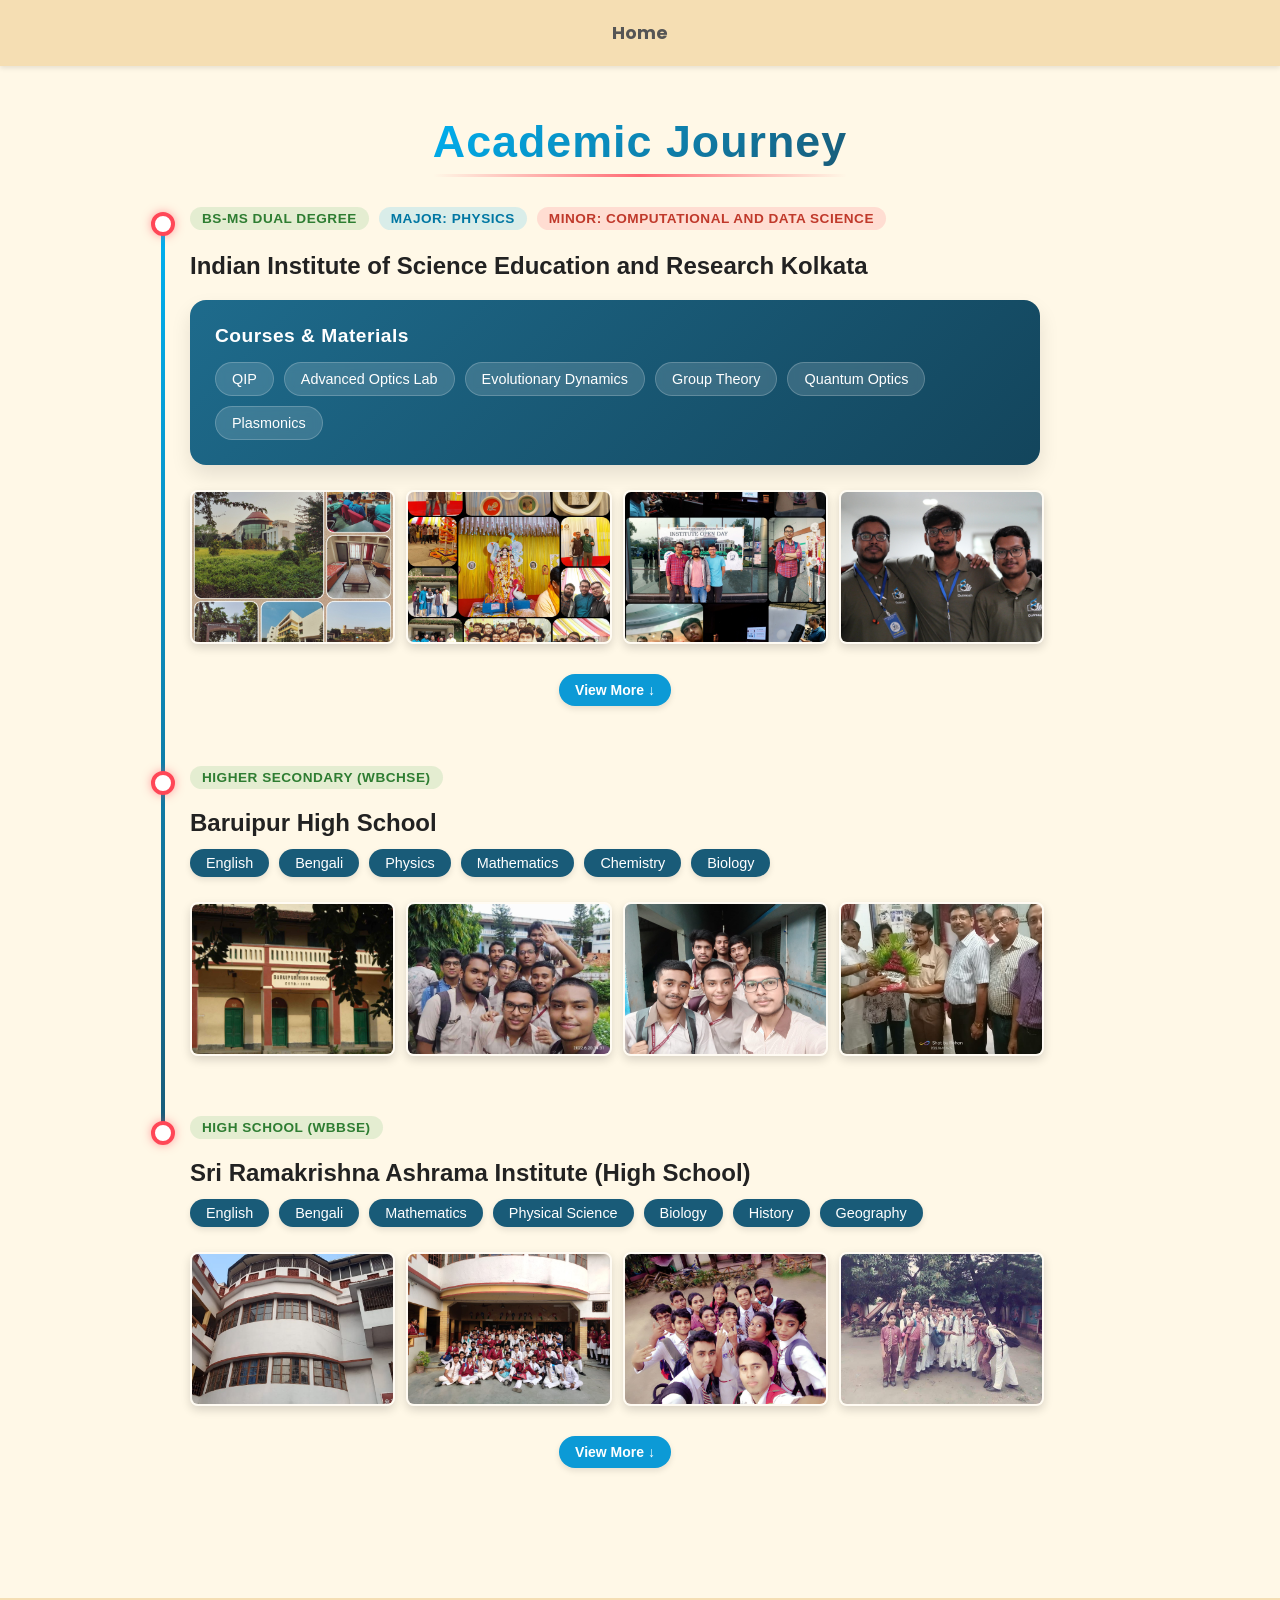
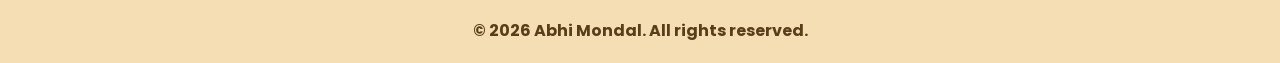
==== commit 9a3dcc7f: "add insta link" ====
--- a/about.html
+++ b/about.html
@@ -33,7 +33,7 @@
     </div>
 
     <nav style="text-align: center; padding: 20px;">
-        <a href="index.html" class="back-btn">← Back to Home</a>
+        <a href="index.html" class="back-btn">Home</a>
     </nav>
 
     <div class="page-container">
@@ -60,12 +60,12 @@
                     <div class="modern-card" style="margin-bottom: 25px;">
                         <h3>Courses & Materials</h3>
                         <div class="course-tags">
+                            <a href="https://github.com/AbhiMondal7/PH4207" class="tag">QIP</a>
+                            <a href="https://github.com/AbhiMondal7/PH4201" class="tag">Advanced Optics Lab</a>
+                            <a href="https://github.com/AbhiMondal7/PH4209" class="tag">Evolutionary Dynamics</a>
+                            <a href="#" class="tag">Group Theory</a>
                             <a href="#" class="tag">Quantum Optics</a>
                             <a href="#" class="tag">Plasmonics</a>
-                            <a href="#" class="tag">QIP</a>
-                            <a href="#" class="tag">Group Theory</a>
-                            <a href="#" class="tag">Advanced Optics Lab</a>
-                            <a href="#" class="tag">Evolutionary Dynamics</a>
                         </div>
                     </div>
                     
@@ -117,8 +117,8 @@
                         <img src="images/BHS_1.jpg" loading="lazy" alt="BHS Memory 1" class="mini-image">
                         <img src="images/bhs_subhro.jpeg" loading="lazy" alt="BHS Memory 1" class="mini-image">
                         <img src="images/bhs_award.jpg" loading="lazy" alt="BHS Memory 1" class="mini-image">
-                        <img src="images/rahaman_sir_BHS.jpg" loading="lazy" alt="BHS Memory 1" class="mini-image">
-                        <img src="images/award_1_bhs.jpg" loading="lazy" alt="BHS Memory 1" class="mini-image">
+                        <!-- <img src="images/rahaman_sir_BHS.jpg" loading="lazy" alt="BHS Memory 1" class="mini-image">
+                        <img src="images/award_1_bhs.jpg" loading="lazy" alt="BHS Memory 1" class="mini-image"> -->
                     </div>
 
                 </div>
@@ -153,11 +153,11 @@
                         <img src="images/group4_srai.jpg" loading="lazy" alt="Srai Memory 6" class="mini-image">
                         <img src="images/group5_srai.jpg" loading="lazy" alt="Srai Memory 7" class="mini-image">
                         <img src="images/group6_srai.jpg" loading="lazy" alt="Srai Memory 8" class="mini-image">
-                        <img src="images/group7_srai.jpg" loading="lazy" alt="Srai Memory 9" class="mini-image">
+                        <!-- <img src="images/group7_srai.jpg" loading="lazy" alt="Srai Memory 9" class="mini-image">
                         <img src="images/srai_sayan.jpg" loading="lazy" alt="Srai Memory sayan" class="mini-image">
                         <img src="images/picnic_srai.jpg" loading="lazy" alt="Srai picnic" class="mini-image">
                         <img src="images/tution_srai.jpg" loading="lazy" alt="Srai tution 1" class="mini-image">
-                        <img src="images/tution_2_srai.jpg" loading="lazy" alt="Srai tution 2" class="mini-image">
+                        <img src="images/tution_2_srai.jpg" loading="lazy" alt="Srai tution 2" class="mini-image"> -->
                     </div>
                 </div>
             </div>
